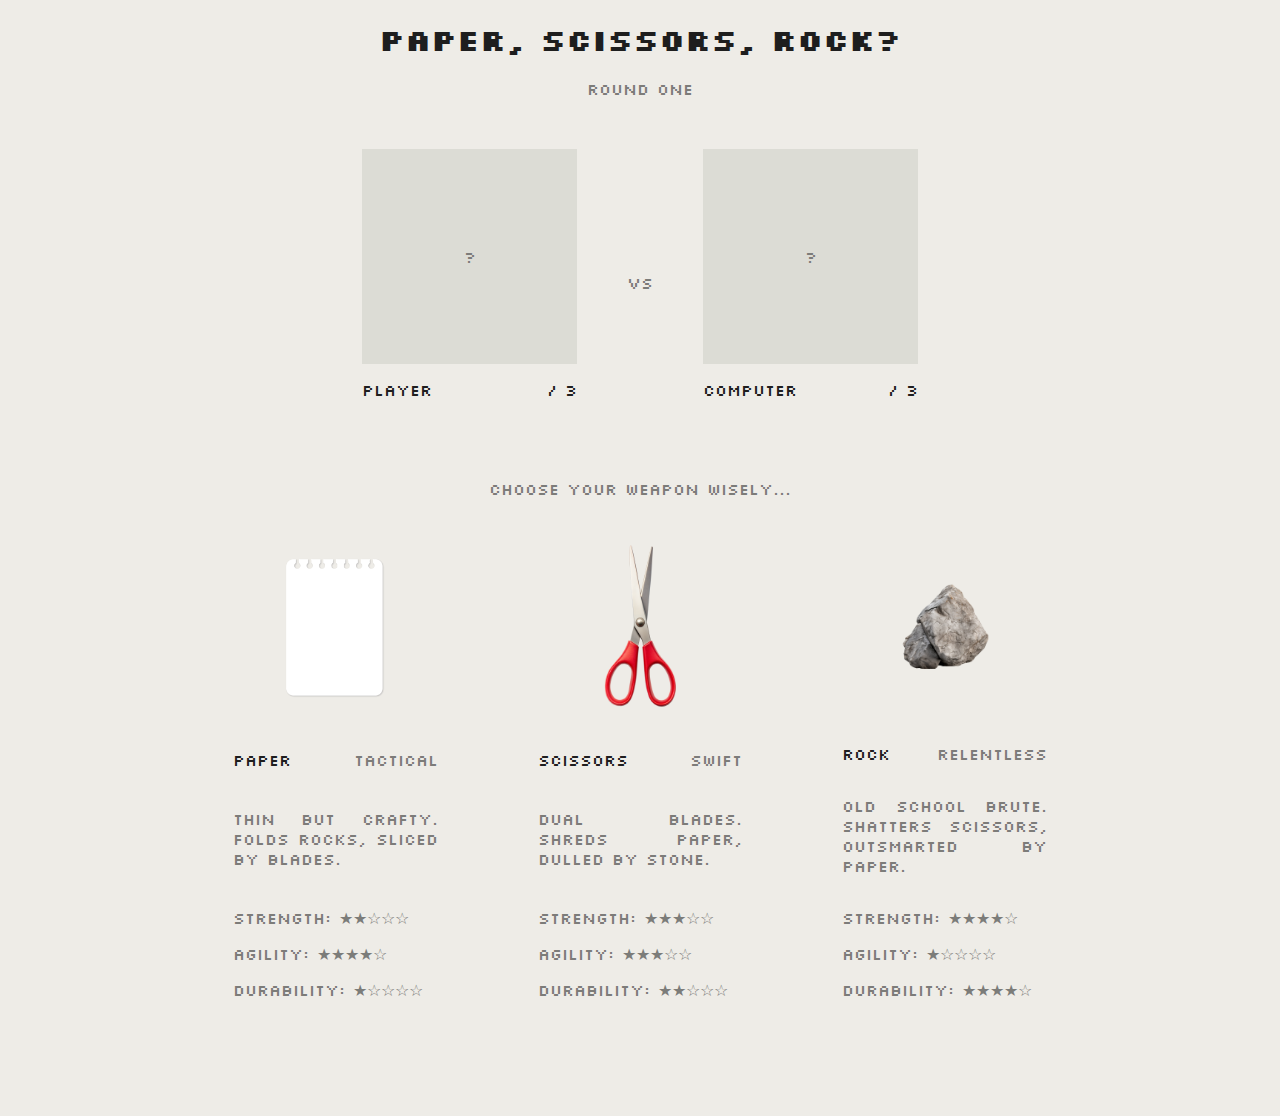
==== index.html @ 9fe6b37f "ree" ====
<!DOCTYPE html>
<html lang="en">
<head>
    <meta charset="UTF-8">
    <meta name="viewport" content="width=device-width, initial-scale=1.0">
    <title>Paper, scissors, rock?</title>

    <link rel="preconnect" href="https://fonts.googleapis.com">
<link rel="preconnect" href="https://fonts.gstatic.com" crossorigin>
<link href="https://fonts.googleapis.com/css2?family=Silkscreen:wght@400;700&display=swap" rel="stylesheet">

<link rel="stylesheet" href="paperScissorsRock.css">
</head>
<body>
    <section class="heading">
        <h1>Paper, Scissors, Rock?</h1>
        <h2 id="round-display">Round one</h2>
    </section>
    <section class="game-board-wrapper">
        <div class="board-wrapper">
            <div class="selected-weapon-wrapper">
                <img class="selected-weapon" src="images/rock.png" alt="player weapon" width="600" height="400">
                <p class="weapon-placeholder">?</p>
            </div>
            <div class="score-wrapper">
            <p>Player</p>
            <p><span id="player-score"></span>/ 3</p>
            </div>
        </div>
        <p class="vs-tag">vs</p>
        <div class="board-wrapper">
            <div class="selected-weapon-wrapper">
                <img class="selected-weapon" src="images/rock.png" alt="player weapon" width="600" height="400">
                <p class="weapon-placeholder">?</p>
            </div>
            <div class="score-wrapper">
            <p>Computer</p>
            <p><span id="computer-score"></span>/ 3</p>
            </div>
        </div>
    </section>
    <section class="weapon-selection-wrapper">
        <h2>choose your weapon wisely...</h2>
        <div class="weapon-selection">
        <div class="weapon-wrapper">
            <div class="weapon-img-wrapper">
            <img class="weapon-img" id="paper" src="images/paper.png" alt="player weapon paper">
            </div>
            <div class="weapon-name-wrapper">
                <p>Paper</p>
                <p>Tactical</p>
            </div>
            <div class="weapon-description">
                <p>Thin but crafty. Folds rocks, sliced by blades.</p>
            </div>
            <div class="weapon-stats">
                <p>Strength: ★★☆☆☆</p>
                <p>Agility: ★★★★☆</p>
                <p>Durability: ★☆☆☆☆</p>
            </div>
        </div>

        <div class="weapon-wrapper">
            <div class="weapon-img-wrapper">
            <img class="weapon-img" id="scissors" src="images/scissors.png" alt="player weapon scissors">
            </div>
            <div class="weapon-name-wrapper">
                <p>Scissors</p>
                <p>Swift</p>
            </div>
            <div class="weapon-description">
                <p>Dual blades. Shreds paper, dulled by stone.</p>
            </div>
            <div class="weapon-stats">
                <p>Strength: ★★★☆☆</p>
                <p>Agility: ★★★☆☆</p>
                <p>Durability: ★★☆☆☆</p>
            </div>
            
        </div>  
        
        <div class="weapon-wrapper">
            <div class="weapon-img-wrapper">
            <img class="weapon-img" id="rock" src="images/rock.png" alt="player weapon rock">
            </div>
            <div class="weapon-name-wrapper">
                <p>Rock</p>
                <p>Relentless</p>
            </div>
            <div class="weapon-description">
                <p>Old school brute. Shatters scissors, outsmarted by paper.</p>
            </div>
            <div class="weapon-stats">
                <p>Strength: ★★★★☆</p>
                <p>Agility: ★☆☆☆☆</p>
                <p>Durability: ★★★★☆</p>
            </div>
        </div>
        </div>  
    </section>
</body>
</html>
---- paperScissorsRock.css ----
body
{
    font-family: "Silkscreen", sans-serif;
    font-weight: 400;
    font-style: normal;
    background-color: #EEECE7;
    color:#1E1E1E;
    margin-bottom:100px;
}

.heading
{
    text-align: center;
}

H1
{
    font-size: 30px;;
}

h2
{
    font-size:16px;
    color:#7C7C79;
    font-weight: 400;
}

.game-board-wrapper
{
    display:flex;
    flex-direction: row;
    justify-content: center;
    margin-top: 50px;
    gap:50px;
    align-items: center;

}

.player-weapon-wrapper
{
    display: flex;
    justify-content: center;
    align-items: center;
}

.selected-weapon
{
    display:none;
}

.selected-weapon-wrapper
{
    min-height: 215px;
    min-width: 215px;
    background-color: #DCDCD5;
    display: flex;
    justify-content: center;
    align-items: center;

}

.board-wrapper
{
    display:flex;
    flex-direction: column;
}
.score-wrapper
{
    display:flex;
    flex-direction: row;
    justify-content: space-between;
}

.weapon-selection-wrapper
{
    margin-top:50px;
    display: flex;
    flex-direction: column;
    align-items: center;

}

.weapon-selection
{
    display:flex;
    flex-direction: row;
    justify-content: space-between;
    gap:100px;
    margin-top:15px;
}

.weapon-img-wrapper
{
    width: 100%;
    height: 200px;
    display: flex;
    justify-content: center;
    align-items: center;
}

.weapon-img-wrapper:hover .weapon-img
{
    width:115px;
    height:auto;
    rotate: -5deg;
}


.weapon-img
{
    width:100px;
    height:auto;
    transition-duration: 0.5s;
}

.weapon-img:hover
{
    cursor: pointer;
}


.weapon-name-wrapper
{
    display: flex;
    flex-direction: row;
    justify-content: space-between;
}

.weapon-description p
{
    text-align: justify;
}


.weapon-wrapper
{
    display: flex;
    flex-direction: column;
    justify-content: space-between;
    max-width:16vw;
}

.weapon-stats, .weapon-description
{
    color:#7C7C79;
}

.weapon-name-wrapper p:nth-child(2)
{
    color:#7C7C79;
}

.vs-tag, .weapon-placeholder
{
    color:#7C7C79;
}
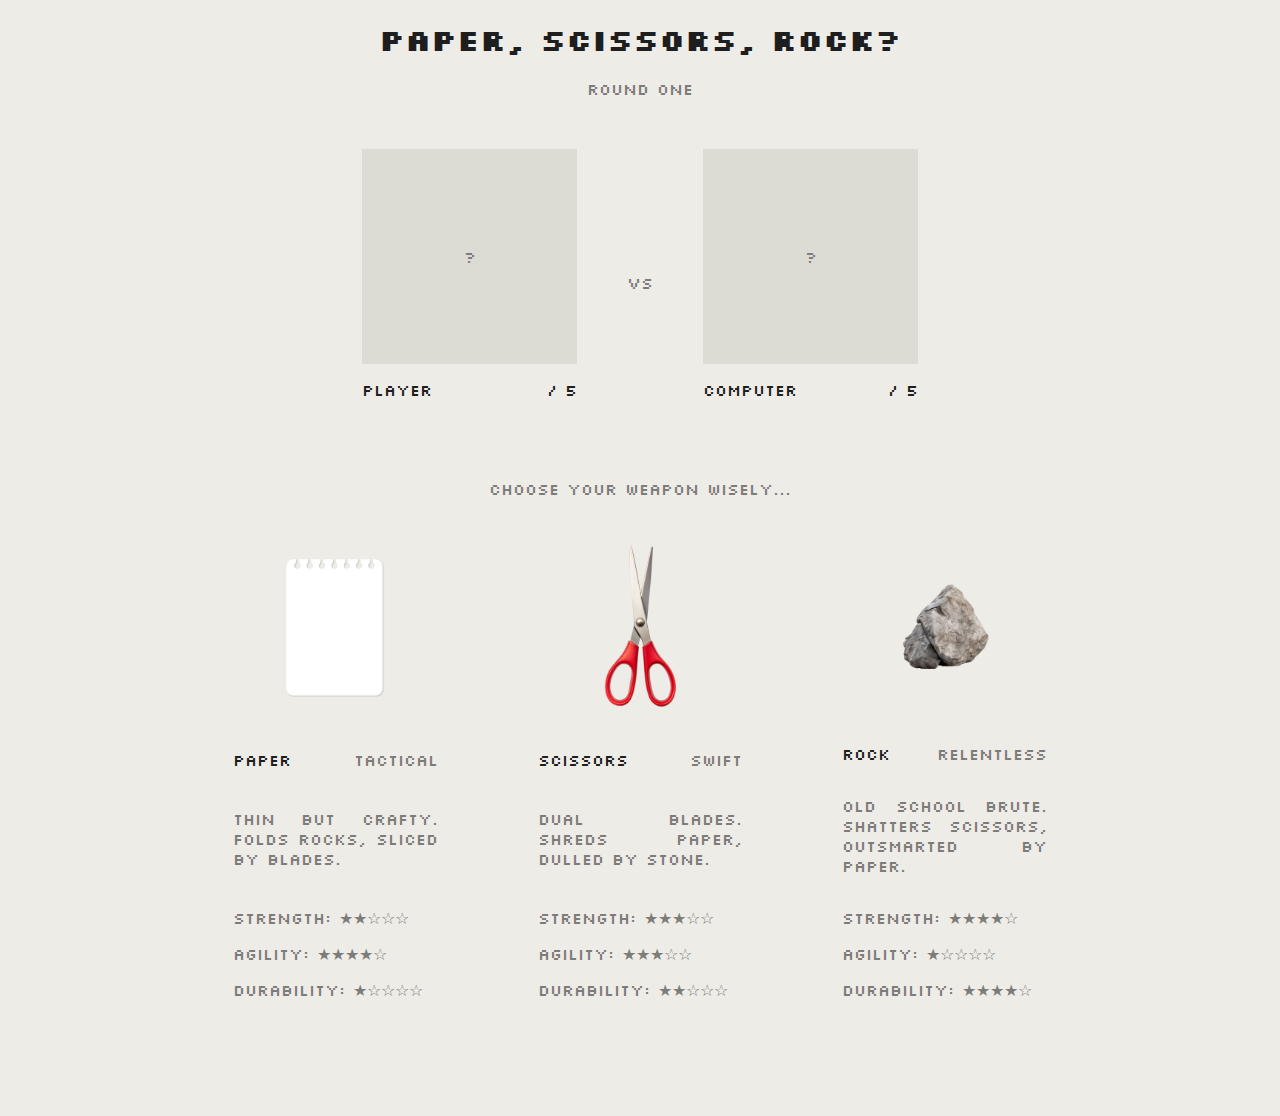
==== commit 185c4f8d: "getting computer score and player score :)" ====
--- a/index.html
+++ b/index.html
@@ -8,7 +8,7 @@
     <link rel="preconnect" href="https://fonts.googleapis.com">
 <link rel="preconnect" href="https://fonts.gstatic.com" crossorigin>
 <link href="https://fonts.googleapis.com/css2?family=Silkscreen:wght@400;700&display=swap" rel="stylesheet">
-
+<script src="paperScissorsRock.js"></script>
 <link rel="stylesheet" href="paperScissorsRock.css">
 </head>
 <body>
@@ -24,7 +24,7 @@
             </div>
             <div class="score-wrapper">
             <p>Player</p>
-            <p><span id="player-score"></span>/ 3</p>
+            <p><span id="player-score"></span>/ 5</p>
             </div>
         </div>
         <p class="vs-tag">vs</p>
@@ -35,7 +35,7 @@
             </div>
             <div class="score-wrapper">
             <p>Computer</p>
-            <p><span id="computer-score"></span>/ 3</p>
+            <p><span id="computer-score"></span>/ 5</p>
             </div>
         </div>
     </section>
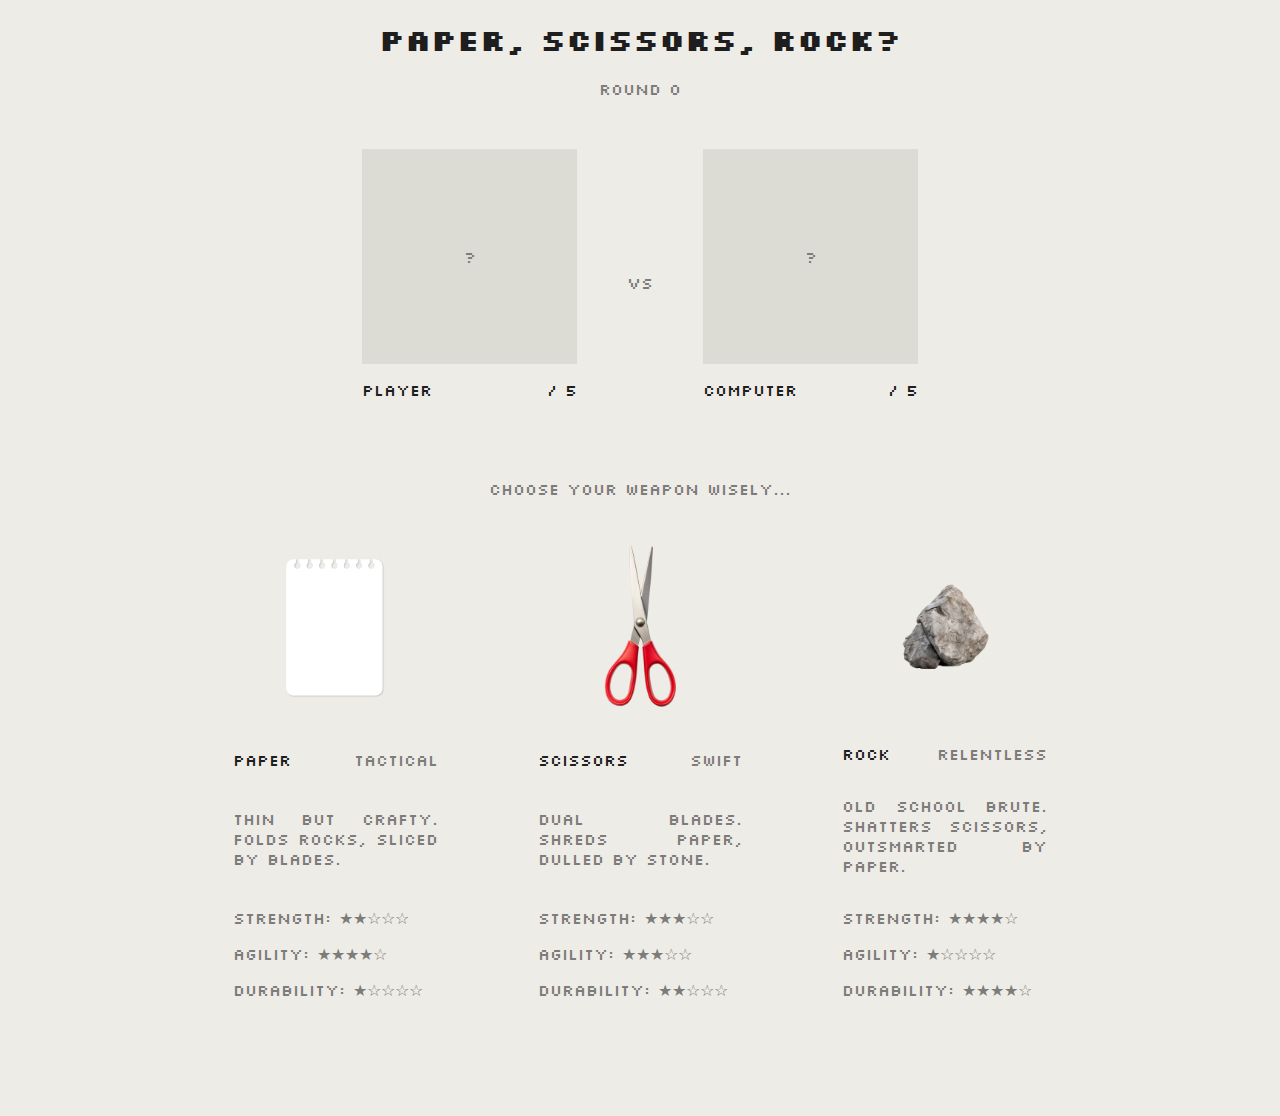
==== commit a598a514: "finally" ====
--- a/index.html
+++ b/index.html
@@ -14,28 +14,26 @@
 <body>
     <section class="heading">
         <h1>Paper, Scissors, Rock?</h1>
-        <h2 id="round-display">Round one</h2>
+        <h2 id="round-display">Round 0</h2>
     </section>
     <section class="game-board-wrapper">
         <div class="board-wrapper">
             <div class="selected-weapon-wrapper">
-                <img class="selected-weapon" src="images/rock.png" alt="player weapon" width="600" height="400">
-                <p class="weapon-placeholder">?</p>
+                <div class="weapon-placeholder" id="player-weapon">?</div>
             </div>
             <div class="score-wrapper">
             <p>Player</p>
-            <p><span id="player-score"></span>/ 5</p>
+            <p id="player-score">/ 5</p>
             </div>
         </div>
         <p class="vs-tag">vs</p>
         <div class="board-wrapper">
             <div class="selected-weapon-wrapper">
-                <img class="selected-weapon" src="images/rock.png" alt="player weapon" width="600" height="400">
-                <p class="weapon-placeholder">?</p>
+                <div class="weapon-placeholder" id="computer-weapon">?</div>
             </div>
             <div class="score-wrapper">
             <p>Computer</p>
-            <p><span id="computer-score"></span>/ 5</p>
+            <p id="computer-score"> / 5</p>
             </div>
         </div>
     </section>
@@ -44,7 +42,7 @@
         <div class="weapon-selection">
         <div class="weapon-wrapper">
             <div class="weapon-img-wrapper">
-            <img class="weapon-img" id="paper" src="images/paper.png" alt="player weapon paper">
+            <img class="weapon-img" id="paper" src="images/paper.png" alt="player weapon paper" onclick="storeImageId(this.id)">
             </div>
             <div class="weapon-name-wrapper">
                 <p>Paper</p>
@@ -62,7 +60,7 @@
 
         <div class="weapon-wrapper">
             <div class="weapon-img-wrapper">
-            <img class="weapon-img" id="scissors" src="images/scissors.png" alt="player weapon scissors">
+            <img class="weapon-img" id="scissors" src="images/scissors.png" alt="player weapon scissors" onclick="storeImageId(this.id)">
             </div>
             <div class="weapon-name-wrapper">
                 <p>Scissors</p>
@@ -80,8 +78,8 @@
         </div>  
         
         <div class="weapon-wrapper">
-            <div class="weapon-img-wrapper">
-            <img class="weapon-img" id="rock" src="images/rock.png" alt="player weapon rock">
+            <div class="weapon-img-wrapper"> 
+            <img class="weapon-img" id="rock" src="images/rock.png" alt="player weapon rock" onclick="storeImageId(this.id)">
             </div>
             <div class="weapon-name-wrapper">
                 <p>Rock</p>
